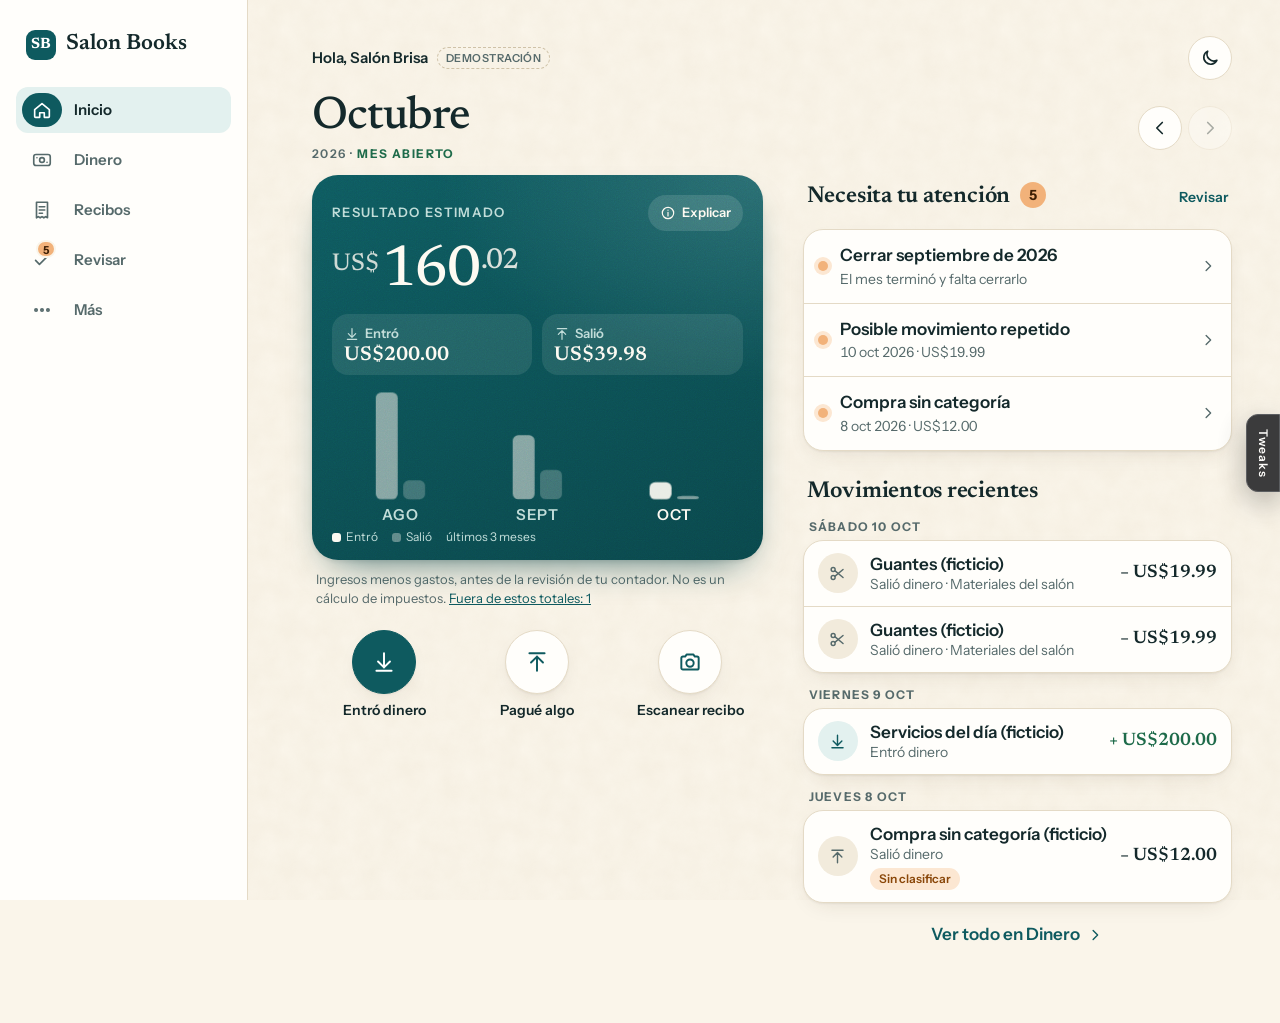
==== d1-libreta/index.html @ c7cf7115 "Salon Books app directions studio (fictional demo data) Co-Authored-By: Claude Opus 5.5 <noreply@ant" ====
<!doctype html>
<html lang="es" data-theme="light">
<head>
<meta charset="utf-8">
<meta name="viewport" content="width=device-width,initial-scale=1,viewport-fit=cover">
<meta name="robots" content="noindex, nofollow">
<meta name="theme-color" content="#faf5ea">
<title>Salon Books · Libreta</title>
<style>
@font-face{font-family:"Instrument Sans";src:url(fonts/instrument-sans-latin-wght-normal.woff2) format("woff2");font-weight:400 700;font-display:swap}
@font-face{font-family:"Newsreader";src:url(fonts/newsreader-latin-wght-normal.woff2) format("woff2");font-weight:200 800;font-display:swap}
:root{
  --bg:#faf5ea;--surface:#fffefb;--sunk:#f2ebdc;--text:#14292b;--muted:#566a6b;--line:#e4dac6;--line-strong:#cfc2a8;
  --action:#0e5a5f;--action-strong:#0a474b;--action-text:#fff;--tint:#e3f1ef;
  --accent:#f2b27a;--accent-tint:#fce7d2;--accent-ink:#8a4709;--ok:#1e6b4a;--ok-tint:#e1f1e8;--danger:#a12a2a;
  --card-bg:#0e5a5f;--card-bg2:#0a474b;--card-text:#fdfaf2;--card-muted:#bfdcd8;
  --chrome:#faf5ea;--shadow:0 1px 2px rgba(60,44,20,.06),0 8px 24px -12px rgba(60,44,20,.18);
  --font-sans:"Instrument Sans","Segoe UI",system-ui,sans-serif;--font-serif:"Newsreader",Charter,Georgia,serif;
  --num-size:58px;--grain:.10;--r-card:20px;--ease:cubic-bezier(.2,.8,.2,1);--spring:cubic-bezier(.34,1.4,.64,1);--sheet-ease:cubic-bezier(.32,.72,0,1);
}
:root[data-theme=dark]{
  --bg:#0f1817;--surface:#16211f;--sunk:#1c2826;--text:#ece5d6;--muted:#9fb0ac;--line:#26332f;--line-strong:#34433f;
  --action:#5fb7b0;--action-strong:#7cc9c2;--action-text:#06201e;--tint:#173533;
  --accent:#f2b27a;--accent-tint:#3a2716;--accent-ink:#f6c79c;--ok:#6cc59a;--ok-tint:#14302a;
  --card-bg:#11605f;--card-bg2:#0b4847;--card-text:#f4efe3;--card-muted:#a9d3cd;--chrome:#0f1817;
  --shadow:0 1px 2px rgba(0,0,0,.3),0 10px 30px -14px rgba(0,0,0,.6);
}
:root[data-card=ink]{--card-bg:#1d2a2c;--card-bg2:#121c1d;--card-muted:#b8c4c2}
:root[data-card=plum]{--card-bg:#5b2b4a;--card-bg2:#431f37;--card-muted:#e3c5d6}
:root[data-card=paper]{--card-bg:var(--surface);--card-bg2:var(--sunk);--card-text:var(--text);--card-muted:var(--muted)}
*{box-sizing:border-box}
html{background:var(--bg);color:var(--text);font-family:var(--font-sans);-webkit-text-size-adjust:100%;-webkit-tap-highlight-color:transparent}
body{margin:0;min-height:100dvh;font-size:17px;line-height:1.5;background:var(--bg)}
body::before{content:"";position:fixed;inset:0;pointer-events:none;opacity:var(--grain);z-index:0;mix-blend-mode:multiply;background-image:url("data:image/svg+xml,%3Csvg xmlns='http://www.w3.org/2000/svg' width='240' height='240'%3E%3Cfilter id='p'%3E%3CfeTurbulence type='fractalNoise' baseFrequency='.05' numOctaves='5'/%3E%3CfeColorMatrix values='0 0 0 0 .55 0 0 0 0 .45 0 0 0 0 .3 0 0 0 .8 0'/%3E%3C/filter%3E%3Crect width='100%25' height='100%25' filter='url(%23p)'/%3E%3C/svg%3E")}
:root[data-theme=dark] body::before{mix-blend-mode:soft-light}
h1,h2,h3{margin:0;line-height:1.15;font-weight:600}
h1,h2{font-family:var(--font-serif)}
p{margin:0}
a{color:var(--action)}
button{font:inherit;color:inherit}
.ic{width:22px;height:22px;flex:none}
:focus-visible{outline:3px solid var(--action);outline-offset:2px;border-radius:10px}
.sr{position:absolute;width:1px;height:1px;overflow:hidden;clip:rect(0 0 0 0)}

/* shell */
.app{position:relative;z-index:1;min-height:100dvh}
.screen{max-width:560px;margin:0 auto;padding:max(14px,env(safe-area-inset-top)) 18px calc(108px + env(safe-area-inset-bottom))}
.nav{position:fixed;left:0;right:0;bottom:0;z-index:20;display:flex;justify-content:space-around;padding:8px 6px calc(8px + env(safe-area-inset-bottom));background:color-mix(in srgb,var(--bg) 86%,transparent);backdrop-filter:blur(16px) saturate(1.3);-webkit-backdrop-filter:blur(16px) saturate(1.3);border-top:1px solid var(--line);view-transition-name:tabbar}
.brand{display:none}
.tab{flex:1;max-width:84px;display:flex;flex-direction:column;align-items:center;gap:3px;text-decoration:none;color:var(--muted);font-size:12px;font-weight:600;min-height:52px;padding-top:4px;transition:color .2s}
.tab-ic{position:relative;display:grid;place-items:center;width:58px;height:30px;border-radius:99px;transition:background .3s var(--ease),transform .3s var(--spring)}
.tab.on{color:var(--text)}
.tab.on .tab-ic{background:var(--action);color:var(--action-text)}
.tab:active .tab-ic{transform:scale(.9)}
.badge{position:absolute;top:-3px;right:6px;min-width:18px;height:18px;padding:0 5px;border-radius:9px;background:var(--accent);color:#3d1f04;font-size:11px;font-weight:700;display:grid;place-items:center;border:2px solid var(--bg)}
@media (min-width:960px){
  .screen{max-width:1080px;margin-left:264px;padding:36px 48px 64px}
  .nav{top:0;right:auto;width:248px;flex-direction:column;justify-content:flex-start;gap:4px;padding:28px 16px;border-top:0;border-right:1px solid var(--line);background:var(--surface)}
  .brand{display:flex;align-items:center;gap:10px;font-family:var(--font-serif);font-size:22px;font-weight:600;padding:0 10px 22px}
  .tab{flex:none;max-width:none;flex-direction:row;gap:12px;font-size:15px;min-height:46px;padding:0 6px;border-radius:12px}
  .tab-ic{width:40px;height:34px}
  .tab.on{background:var(--tint)}
}
.mark{display:inline-grid;place-items:center;width:30px;height:30px;border-radius:9px;background:var(--action);color:var(--action-text);font:700 15px var(--font-serif)}

/* top */
.top{display:flex;align-items:center;gap:10px;min-height:44px}
.hello{display:flex;align-items:center;gap:9px;font-weight:600;font-size:15px;margin-right:auto}
.demo-chip{font-size:11px;font-weight:600;letter-spacing:.04em;text-transform:uppercase;color:var(--muted);border:1px dashed var(--line-strong);padding:2px 8px;border-radius:99px}
.icon-btn{display:grid;place-items:center;width:44px;height:44px;border-radius:50%;border:1px solid var(--line);background:var(--surface);cursor:pointer;transition:transform .2s var(--spring)}
.icon-btn:active{transform:scale(.9)}
@media (min-width:960px){.hello .mark{display:none}}

/* month heading (the page title of the ledger) */
.month-head{display:flex;align-items:center;gap:6px;margin:14px 0 14px}
.month-title{flex:1;text-align:center}
.mt-name{display:block;font-size:46px;font-weight:500;letter-spacing:-.02em;line-height:1;text-transform:capitalize}
.mt-year{display:block;margin-top:6px;font:600 12px var(--font-sans);letter-spacing:.12em;text-transform:uppercase;color:var(--muted)}
.mt-year b{color:var(--ok)}
.step{display:grid;place-items:center;width:44px;height:44px;border-radius:50%;border:1px solid var(--line);background:var(--surface);cursor:pointer;color:var(--text);transition:transform .2s var(--spring),opacity .2s}
.step:active{transform:scale(.88)}
.step[aria-disabled=true]{opacity:.35}

/* statement: the one bold block */
.statement{position:relative;overflow:hidden;border-radius:26px;padding:20px 20px 14px;color:var(--card-text);background:radial-gradient(120% 90% at 100% 0%,color-mix(in srgb,var(--card-bg) 70%,#fff 12%),transparent 60%),linear-gradient(160deg,var(--card-bg),var(--card-bg2));box-shadow:0 18px 40px -22px color-mix(in srgb,var(--card-bg2) 90%,transparent),0 2px 4px rgba(0,0,0,.08);touch-action:pan-y}
:root[data-card=paper] .statement{border:1px solid var(--line)}
.statement::after{content:"";position:absolute;inset:0;pointer-events:none;opacity:.18;mix-blend-mode:overlay;background-image:url("data:image/svg+xml,%3Csvg xmlns='http://www.w3.org/2000/svg' width='160' height='160'%3E%3Cfilter id='n'%3E%3CfeTurbulence type='fractalNoise' baseFrequency='.9' numOctaves='3'/%3E%3C/filter%3E%3Crect width='100%25' height='100%25' filter='url(%23n)'/%3E%3C/svg%3E")}
.st-top{display:flex;align-items:center;justify-content:space-between;gap:10px}
.st-label{font-size:13px;font-weight:600;letter-spacing:.1em;text-transform:uppercase;color:var(--card-muted)}
.st-explain{display:inline-flex;align-items:center;gap:6px;border:0;background:color-mix(in srgb,var(--card-text) 12%,transparent);color:var(--card-text);border-radius:99px;padding:0 12px;min-height:36px;font-size:13px;font-weight:600;cursor:pointer}
.st-explain .ic{width:16px;height:16px}
.st-num{font-family:var(--font-serif);font-size:var(--num-size);font-weight:500;letter-spacing:-.025em;line-height:1.05;margin:10px 0 2px;font-variant-numeric:tabular-nums lining-nums}
.cu-cur{font-size:.42em;font-weight:500;letter-spacing:0;margin-right:.12em;vertical-align:.62em;opacity:.8}
.cu-dec{font-size:.5em;vertical-align:.58em;margin-left:.04em;opacity:.85}
:root[data-cents=same] .cu-dec{font-size:1em;vertical-align:0;opacity:1}
:root[data-cents=hide] .cu-dec{display:none}
.st-split{display:grid;grid-template-columns:1fr 1fr;gap:10px;margin-top:12px}
.st-split button{display:flex;flex-direction:column;align-items:flex-start;gap:2px;text-align:left;border:0;border-radius:16px;padding:10px 12px;min-height:60px;background:color-mix(in srgb,var(--card-text) 9%,transparent);color:var(--card-text);cursor:pointer;transition:transform .2s var(--spring),background .2s}
.st-split button:active{transform:scale(.97)}
.st-split span{display:flex;align-items:center;gap:5px;font-size:13px;color:var(--card-muted);font-weight:600}
.st-split span .ic{width:16px;height:16px}
.st-split b{font:600 20px var(--font-serif);font-variant-numeric:tabular-nums}
.st-chart{margin-top:12px}
.chart{display:block;width:100%;height:auto;overflow:visible}
.bar-in{fill:var(--card-text);opacity:.92}
.bar-out{fill:var(--card-text);opacity:.32}
.bar-g:not(.on) .bar-in{opacity:.5}
.bar-g:not(.on) .bar-out{opacity:.22}
.bar-out{opacity:.45}
.bar-l{font:600 11px var(--font-sans);fill:var(--card-muted);letter-spacing:.06em;text-transform:uppercase}
.bar-g.on .bar-l{fill:var(--card-text)}
.bars .bar{transform-box:fill-box;transform-origin:bottom;animation:grow .8s var(--ease) both;animation-delay:calc(var(--i)*90ms + .15s)}
@keyframes grow{from{transform:scaleY(0)}}
.chart.line .ln{fill:none;stroke:var(--card-text);stroke-width:2.5;vector-effect:non-scaling-stroke;stroke-dasharray:1;stroke-dashoffset:1;animation:draw 1.1s var(--ease) .2s forwards}
.chart.line .ln-area{fill:var(--card-text);opacity:.1}
.ln-dot{fill:var(--card-bg);stroke:var(--card-text);stroke-width:2}
.ln-dot.on{fill:var(--card-text)}
@keyframes draw{to{stroke-dashoffset:0}}
:root[data-chart=none] .st-chart{display:none}
.st-legend{display:flex;gap:14px;font-size:12px;color:var(--card-muted);margin-top:4px}
.st-legend i{display:inline-block;width:9px;height:9px;border-radius:3px;background:var(--card-text);margin-right:5px;vertical-align:-1px}
.st-legend i.o{opacity:.35}
:root[data-chart=line] .st-legend{display:none}
.st-note{font-size:13px;color:var(--muted);margin:10px 4px 0;line-height:1.45}

/* round icon actions */
.actions{display:grid;grid-template-columns:repeat(3,1fr);gap:8px;margin:22px 0 6px}
.act{display:flex;flex-direction:column;align-items:center;gap:8px;text-decoration:none;color:var(--text);font-size:14px;font-weight:600;text-align:center;line-height:1.2;-webkit-user-select:none;user-select:none}
.act-c{display:grid;place-items:center;width:64px;height:64px;border-radius:50%;background:var(--surface);border:1px solid var(--line);box-shadow:var(--shadow);color:var(--action);transition:transform .25s var(--spring),box-shadow .25s}
.act-c .ic{width:26px;height:26px}
.act:active .act-c{transform:scale(.9);box-shadow:none}
.act.primary .act-c{background:var(--action);border-color:var(--action);color:var(--action-text)}
:root[data-act=squircle] .act-c{border-radius:22px}
:root[data-act=pills] .actions{grid-template-columns:1fr;gap:8px}
:root[data-act=pills] .act{flex-direction:row;gap:14px;background:var(--surface);border:1px solid var(--line);border-radius:18px;padding:8px 14px 8px 8px;box-shadow:var(--shadow);font-size:16px}
:root[data-act=pills] .act-c{width:46px;height:46px;box-shadow:none}

/* sections */
.sec{margin-top:28px}
.sec-h{display:flex;align-items:baseline;gap:10px;margin:0 4px 10px}
.sec-h h2{font-size:23px;font-weight:600;letter-spacing:-.01em}
.sec-h .more-link{margin-left:auto;font-size:14px;font-weight:600;text-decoration:none;min-height:44px;display:inline-flex;align-items:center}
.count{display:inline-grid;place-items:center;min-width:26px;height:26px;padding:0 8px;border-radius:99px;background:var(--accent);color:#3d1f04;font:700 14px var(--font-sans);transform:translateY(-2px)}
.need-list,.rows{list-style:none;margin:0;padding:0}
.need-list{background:var(--surface);border-radius:var(--r-card);box-shadow:var(--shadow);border:1px solid var(--line);overflow:hidden}
.need{display:flex;align-items:center;gap:12px;width:100%;border:0;background:none;text-align:left;padding:13px 14px;min-height:64px;cursor:pointer;transition:background .2s}
.need-list li+li .need{border-top:1px solid var(--line)}
.need:active{background:var(--sunk)}
.need-dot{width:10px;height:10px;border-radius:50%;background:var(--accent);box-shadow:0 0 0 4px var(--accent-tint);flex:none}
.need-main{flex:1;display:flex;flex-direction:column;min-width:0}
.need-title{font-weight:600}
.need-sub{font-size:14px;color:var(--muted);font-variant-numeric:tabular-nums}
.need-chev{color:var(--muted);width:18px;height:18px}
:root[data-tw-need=block] .need-list{background:var(--accent-tint);border-color:color-mix(in srgb,var(--accent) 50%,var(--line))}
:root[data-tw-need=block] .need-list li+li .need{border-top-color:color-mix(in srgb,var(--accent) 35%,transparent)}
:root[data-tw-need=quiet] .need-list{background:none;box-shadow:none;border:0;border-top:1px solid var(--line);border-radius:0}
.all-clear{display:flex;gap:12px;align-items:center;padding:16px;border-radius:var(--r-card);background:var(--ok-tint);color:var(--ok)}
.all-clear p{color:var(--text)}

/* ledger rows */
.day{margin-top:14px}
.day-h{display:flex;justify-content:space-between;margin:0 6px 6px;font:700 12px var(--font-sans);letter-spacing:.1em;text-transform:uppercase;color:var(--muted)}
.day-h span:first-child::first-letter{text-transform:uppercase}
.day-sum{font-variant-numeric:tabular-nums;letter-spacing:.02em}
:root[data-days=off] .day-h{display:none}
.rows{background:var(--surface);border:1px solid var(--line);border-radius:var(--r-card);box-shadow:var(--shadow);overflow:hidden}
.row{display:flex;align-items:center;gap:12px;width:100%;border:0;background:none;text-align:left;padding:12px 14px;min-height:64px;cursor:pointer;transition:background .2s}
.rows li+li .row{border-top:1px solid var(--line)}
.row:active{background:var(--sunk)}
.row.just{animation:just 1.6s var(--ease)}
@keyframes just{0%{background:var(--tint)}100%{background:transparent}}
.row-ic{position:relative;display:grid;place-items:center;width:40px;height:40px;border-radius:50%;background:var(--sunk);color:var(--muted);flex:none}
.row-ic .ic{width:19px;height:19px}
.row-ic.in{background:var(--tint);color:var(--action)}
.who-dot{position:absolute;right:-1px;bottom:-1px;width:13px;height:13px;border-radius:50%;background:var(--who);border:2px solid var(--surface)}
.row-main{flex:1;min-width:0;display:flex;flex-direction:column;align-items:flex-start}
.row-title{font-weight:600;line-height:1.3}
.row-sub{font-size:14px;color:var(--muted);line-height:1.35}
.row-amt{font:600 18px var(--font-serif);font-variant-numeric:tabular-nums;white-space:nowrap}
.row-amt.in{color:var(--ok)}
.is-void .row-title,.is-void .row-amt{text-decoration:line-through;opacity:.55}
.tag{display:inline-block;margin-top:4px;font-size:12px;font-weight:600;padding:2px 9px;border-radius:99px}
.tag-need{background:var(--accent-tint);color:var(--accent-ink)}
.tag-wait,.tag-void{background:var(--sunk);color:var(--muted)}
.tag-ok{background:var(--ok-tint);color:var(--ok)}
.see-all{display:flex;align-items:center;justify-content:center;gap:6px;min-height:48px;margin-top:8px;font-weight:600;text-decoration:none}
.see-all .ic{width:18px;height:18px}

/* desktop Inicio: two columns */
@media (min-width:960px){
  .home{display:grid;grid-template-columns:minmax(0,1.05fr) minmax(0,1fr);gap:0 40px;align-items:start}
  .home .top,.home .month-head{grid-column:1/-1}
  .home .month-head{justify-content:flex-start}
  .home .month-title{flex:none;text-align:left;order:-1;margin-right:auto}
  .home .col-r .sec:first-child{margin-top:0}
}

/* pages */
.page-h{display:flex;align-items:center;justify-content:space-between;gap:12px;margin:10px 0 6px}
.page-h h1{font-size:38px;font-weight:500;letter-spacing:-.02em}
.lede{color:var(--muted);margin-bottom:16px;max-width:52ch}
.btn{display:inline-flex;align-items:center;justify-content:center;gap:8px;min-height:48px;padding:0 20px;border-radius:99px;border:1px solid transparent;font-weight:650;font-size:16px;text-decoration:none;cursor:pointer;transition:transform .2s var(--spring),background .2s,box-shadow .2s}
.btn:active{transform:scale(.96)}
.btn .ic{width:19px;height:19px}
.btn-main{background:var(--action);color:var(--action-text);box-shadow:0 8px 18px -10px var(--action)}
.btn-quiet{background:var(--surface);border-color:var(--line-strong);color:var(--text)}
.btn-sm{min-height:44px;padding:0 16px;font-size:15px}
.search{display:flex;align-items:center;gap:10px;background:var(--surface);border:1px solid var(--line-strong);border-radius:16px;padding:0 14px;min-height:50px;transition:box-shadow .2s,border-color .2s}
.search:focus-within{border-color:var(--action);box-shadow:0 0 0 4px var(--tint)}
.search .ic{color:var(--muted)}
.search input{flex:1;border:0;background:none;font:inherit;color:var(--text);min-height:48px;outline:none}
.chips{display:flex;gap:8px}
.chips.scroll{overflow-x:auto;scrollbar-width:none;margin:12px -18px 4px;padding:2px 18px 6px;scroll-snap-type:x proximity}
.chips.scroll::-webkit-scrollbar{display:none}
.chips.wrap{flex-wrap:wrap}
.chip{position:relative;flex:none;display:inline-flex;align-items:center;gap:7px;min-height:44px;padding:0 15px;border-radius:99px;border:1px solid var(--line-strong);background:var(--surface);font-size:15px;font-weight:600;cursor:pointer;scroll-snap-align:start;transition:background .2s,color .2s,transform .2s var(--spring),border-color .2s}
.chip:active{transform:scale(.95)}
.chip .ic{width:18px;height:18px;color:var(--action)}
.chip.sel,.chip:has(input:checked){background:var(--text);color:var(--bg);border-color:var(--text)}
.chip.sel .ic,.chip:has(input:checked) .ic{color:inherit}
.chip input{position:absolute;opacity:0;pointer-events:none}
.chip:has(input:focus-visible){outline:3px solid var(--action);outline-offset:2px}
.chip.suggested{box-shadow:0 0 0 3px var(--accent-tint)}
.chip.who i{width:12px;height:12px;border-radius:50%;background:var(--who)}
.stepper{display:flex;align-items:center;justify-content:space-between;gap:8px;margin:10px 0 0}
.step-label{font:600 20px var(--font-serif);text-align:center;display:flex;flex-direction:column;line-height:1.2}
.step-label small{font:600 11px var(--font-sans);letter-spacing:.1em;text-transform:uppercase;color:var(--muted)}
.month-sum{display:grid;grid-template-columns:repeat(3,1fr);gap:8px;margin:12px 0 4px}
.month-sum button{border:1px solid var(--line);background:var(--surface);border-radius:16px;padding:10px;text-align:left;cursor:pointer;min-height:64px;display:flex;flex-direction:column;transition:transform .2s var(--spring)}
.month-sum button:active{transform:scale(.96)}
.month-sum span{font-size:12px;font-weight:600;color:var(--muted);text-transform:uppercase;letter-spacing:.08em}
.month-sum b{font:600 17px var(--font-serif);font-variant-numeric:tabular-nums}
.empty{text-align:center;padding:40px 10px;color:var(--muted);display:grid;justify-items:center;gap:10px}
.progress{height:10px;border-radius:99px;background:var(--sunk);overflow:hidden}
.progress span{display:block;height:100%;width:calc(var(--p)*100%);background:var(--action);border-radius:99px;transition:width .6s var(--ease)}
.progress-l{font-size:14px;color:var(--muted);margin:6px 2px 14px}
.receipt-grid{list-style:none;padding:0;margin:0;display:grid;grid-template-columns:repeat(auto-fill,minmax(150px,1fr));gap:12px}
.rcard{width:100%;border:1px solid var(--line);background:var(--surface);border-radius:18px;padding:10px;text-align:left;cursor:pointer;box-shadow:var(--shadow);display:flex;flex-direction:column;gap:8px;transition:transform .2s var(--spring)}
.rcard:active{transform:scale(.97)}
.rthumb{display:block;height:150px;overflow:hidden;border-radius:12px;background:var(--sunk);padding:10px 18px 0}
.receipt.thumb{width:100%;height:auto;filter:drop-shadow(0 4px 6px rgba(0,0,0,.12));transform:rotate(-2deg)}
.rmeta{display:flex;flex-direction:column;font-size:14px;align-items:flex-start}
.rmeta span{color:var(--muted)}
.set{margin-top:22px}
.set-h{font:700 12px var(--font-sans);letter-spacing:.1em;text-transform:uppercase;color:var(--muted);margin:0 4px 8px}
.seg{display:flex;gap:4px;padding:4px;border-radius:16px;background:var(--sunk);border:1px solid var(--line)}
.seg-b{position:relative;flex:1;display:flex;align-items:center;justify-content:center;gap:6px;min-height:46px;border-radius:12px;border:0;background:none;font-size:15px;font-weight:600;color:var(--muted);cursor:pointer;text-align:center;line-height:1.2;padding:4px 6px;transition:background .25s var(--ease),color .25s}
.seg-b .ic{width:17px;height:17px}
.seg-b.sel,.seg-b:has(input:checked){background:var(--surface);color:var(--text);box-shadow:0 1px 3px rgba(0,0,0,.12)}
.seg-b input{position:absolute;opacity:0;pointer-events:none}
.seg-b:has(input:focus-visible){outline:3px solid var(--action)}
.switch-row,.set-row{display:flex;align-items:center;justify-content:space-between;gap:12px;background:var(--surface);border:1px solid var(--line);border-radius:18px;padding:12px 14px;min-height:64px}
.switch-row>span,.set-row>span{display:flex;align-items:center;gap:12px;flex:1}
.switch-row small,.set-row small{display:block;color:var(--muted);font-size:14px}
.switch-row input{appearance:none;-webkit-appearance:none;width:52px;height:32px;border-radius:99px;background:var(--line-strong);position:relative;cursor:pointer;transition:background .25s;flex:none;margin:0}
.switch-row input::after{content:"";position:absolute;top:3px;left:3px;width:26px;height:26px;border-radius:50%;background:#fff;box-shadow:0 1px 3px rgba(0,0,0,.25);transition:transform .3s var(--spring)}
.switch-row input:checked{background:var(--action)}
.switch-row input:checked::after{transform:translateX(20px)}
.set-list{list-style:none;padding:0;margin:0;display:grid;gap:8px}
.who-row i{display:inline-block;width:10px;height:10px;border-radius:50%;background:var(--who);margin:0 4px 0 6px}
.who-row i:first-child{margin-left:0}
.demo-note{margin-top:24px;font-size:13px;color:var(--muted);border:1px dashed var(--line-strong);border-radius:14px;padding:10px 12px}

/* forms */
.back{display:inline-flex;align-items:center;gap:4px;min-height:44px;font-weight:600;text-decoration:none;margin-left:-6px}
.form{display:flex;flex-direction:column;gap:18px;margin-top:8px}
.field{display:flex;flex-direction:column;gap:7px;border:0;margin:0;padding:0;min-width:0}
.field>label,.field legend{font-weight:650;font-size:15px;padding:0}
.field input:not([type=radio]):not([type=checkbox]),.cat-more{font:inherit;color:var(--text);background:var(--surface);border:1px solid var(--control,#7d8a85);border-radius:14px;min-height:50px;padding:0 14px;transition:border-color .2s,box-shadow .2s;width:100%}
.field input:focus,.cat-more:focus{outline:none;border-color:var(--action);box-shadow:0 0 0 4px var(--tint)}
.amt{display:flex;align-items:baseline;gap:6px;border-bottom:2px solid var(--line-strong);padding:4px 2px 6px;transition:border-color .2s}
.amt:focus-within{border-color:var(--action)}
.amt-cur{font:500 26px var(--font-serif);color:var(--muted)}
.amt input{border:0!important;background:none!important;box-shadow:none!important;padding:0!important;font:500 52px var(--font-serif)!important;letter-spacing:-.02em;min-height:64px!important;font-variant-numeric:tabular-nums}
.amt-wrap.bad .amt{border-color:var(--danger);animation:shake .35s}
@keyframes shake{25%{transform:translateX(-6px)}75%{transform:translateX(6px)}}
.form-err{color:var(--danger);font-size:14px;font-weight:600}
.from-receipt input,.amt-wrap.from-receipt .amt{background:linear-gradient(var(--accent-tint),var(--accent-tint)) bottom/100% 0 no-repeat;animation:fill-in .9s var(--ease) both}
.from-receipt>label::after,.amt-wrap.from-receipt>label::after{content:"Leído del recibo";margin-left:8px;font-size:12px;font-weight:700;color:var(--accent-ink);background:var(--accent-tint);padding:2px 8px;border-radius:99px}
@keyframes fill-in{from{background-size:100% 100%}to{background-size:100% 0}}
.hint{font-size:14px;color:var(--muted)}
.cat-more{margin-top:4px}
.more summary{display:flex;align-items:center;gap:8px;min-height:48px;font-weight:650;color:var(--action);cursor:pointer;list-style:none}
.more summary::-webkit-details-marker{display:none}
.more[open] summary .ic{transform:rotate(45deg)}
.more summary .ic{transition:transform .3s var(--spring)}
.more-in{display:flex;flex-direction:column;gap:14px;padding:4px 0 6px}
.submit-bar{position:sticky;bottom:calc(84px + env(safe-area-inset-bottom));padding:10px 0;background:linear-gradient(transparent,var(--bg) 30%)}
.btn-save{width:100%;min-height:56px;font-size:17px;position:relative;overflow:hidden}
.btn-save .s-busy,.btn-save .s-ok{display:none}
.btn-save.saving .s-idle{display:none}
.btn-save.saving .s-busy{display:block;width:22px;height:22px;border-radius:50%;border:3px solid color-mix(in srgb,var(--action-text) 35%,transparent);border-top-color:var(--action-text);animation:spin .7s linear infinite}
.btn-save.saved{background:var(--ok);box-shadow:0 8px 18px -10px var(--ok)}
.btn-save.saved .s-idle{display:none}
.btn-save.saved .s-ok{display:inline-flex;align-items:center;gap:8px;animation:pop .4s var(--spring)}
@keyframes spin{to{transform:rotate(360deg)}}
@keyframes pop{from{transform:scale(.6);opacity:0}}
.receipt-pane{margin:6px 0 4px}
.receipt-frame{position:relative;display:block;width:100%;border:0;padding:18px 0 22px;border-radius:22px;background:radial-gradient(80% 70% at 50% 40%,#5b5348,#2f2a24);cursor:zoom-in;overflow:hidden;box-shadow:var(--shadow)}
.receipt-frame .receipt{display:block;width:62%;max-width:240px;height:auto;margin:0 auto;transform:rotate(-2.5deg);filter:drop-shadow(0 14px 18px rgba(0,0,0,.45))}
.scanline{position:absolute;left:0;right:0;top:0;height:70px;background:linear-gradient(transparent,color-mix(in srgb,var(--accent) 45%,transparent),transparent);opacity:0;pointer-events:none}
.reading .scanline{opacity:1;animation:scan 1.4s var(--ease) infinite}
@keyframes scan{from{transform:translateY(-70px)}to{transform:translateY(420px)}}
.read-status{display:flex;align-items:center;gap:8px;margin-top:10px;font-weight:600;font-size:15px;min-height:28px}
.read-status .ic{width:18px;height:18px}
.rs-read{display:none;color:var(--ok)}
.rs-reading{display:none;color:var(--accent-ink)}
.reading .rs-reading,.read .rs-read{display:inline-flex;align-items:center;gap:8px}
.reading .rs-reading .ic{animation:spin 1.6s linear infinite}
.reading .form{opacity:.5;pointer-events:none;filter:saturate(.5)}
@media (min-width:960px){
  .form-page.has-receipt{display:grid;grid-template-columns:minmax(0,.9fr) minmax(0,1fr);gap:0 40px;align-items:start}
  .form-page.has-receipt .back,.form-page.has-receipt .page-h{grid-column:1/-1}
  .form-page.has-receipt .receipt-pane{position:sticky;top:30px}
  .form-page:not(.has-receipt) .form{max-width:560px}
  .submit-bar{bottom:0}
}

/* sheets, toast */
.sheet-wrap{position:fixed;inset:0;z-index:50}
.scrim{position:absolute;inset:0;background:rgba(14,22,22,.42);opacity:0;transition:opacity .3s}
.sheet{position:absolute;left:0;right:0;bottom:0;max-height:90dvh;overflow:auto;overscroll-behavior:contain;background:var(--bg);border-radius:28px 28px 0 0;padding:8px 18px calc(18px + env(safe-area-inset-bottom));transform:translateY(105%);transition:transform .42s var(--sheet-ease);box-shadow:0 -10px 40px rgba(0,0,0,.2)}
.sheet-wrap.open .scrim{opacity:1}
.sheet-wrap.open .sheet{transform:none}
.grab{width:42px;height:5px;border-radius:9px;background:var(--line-strong);margin:4px auto 10px;cursor:grab;touch-action:none}
@media (min-width:960px){.sheet{left:50%;right:auto;bottom:auto;top:50%;width:520px;border-radius:28px;transform:translate(-50%,-46%) scale(.96);opacity:0;transition:transform .35s var(--sheet-ease),opacity .25s}.sheet-wrap.open .sheet{transform:translate(-50%,-50%);opacity:1}.grab{display:none}}
.sh-body{display:flex;flex-direction:column;gap:12px}
.sh-kicker{font:700 12px var(--font-sans);letter-spacing:.1em;text-transform:uppercase;color:var(--muted);display:flex;align-items:center;gap:6px}
.sh-kicker.need{color:var(--accent-ink)}
.sh-kicker .ic{width:16px;height:16px}
.sh-title{font-size:26px;font-weight:600}
.sh-amount{font:500 40px var(--font-serif);font-variant-numeric:tabular-nums;letter-spacing:-.02em}
.sh-amount.in{color:var(--ok)}
.sh-meta{color:var(--muted)}
.sh-dl{margin:0;display:grid;gap:0;background:var(--surface);border:1px solid var(--line);border-radius:18px;overflow:hidden}
.sh-dl div{display:flex;justify-content:space-between;gap:12px;padding:11px 14px}
.sh-dl div+div{border-top:1px solid var(--line)}
.sh-dl dt{color:var(--muted)}
.sh-dl dd{margin:0;font-weight:600;text-align:right}
.sh-why{display:flex;gap:10px;align-items:flex-start;font-size:15px;color:var(--muted);background:var(--sunk);border-radius:14px;padding:11px 12px}
.sh-why .ic{width:18px;height:18px;margin-top:2px}
.sh-label{font-weight:650}
.sh-actions{display:flex;gap:8px;flex-wrap:wrap}
.sh-actions .btn{flex:1}
.sh-actions.col{flex-direction:column}
.sh-done{margin-top:4px}
.sh-receipt{background:var(--sunk);border-radius:16px;padding:14px;display:grid;place-items:center}
.receipt.mini{width:150px;height:auto;transform:rotate(-2deg);filter:drop-shadow(0 6px 8px rgba(0,0,0,.18))}
.receipt.zoomed{width:100%;max-width:360px;height:auto;margin:0 auto;display:block}
.dup-pair{display:grid;grid-template-columns:1fr 1fr;gap:8px}
.dup-pair div{background:var(--surface);border:1px solid var(--line);border-radius:16px;padding:12px;display:flex;flex-direction:column;gap:4px;font-size:14px}
.dup-pair span{color:var(--muted)}
.anotar-grid{display:grid;gap:10px}
.anotar{display:grid;grid-template-columns:52px 1fr;grid-template-rows:auto auto;column-gap:14px;align-items:center;text-decoration:none;color:var(--text);background:var(--surface);border:1px solid var(--line);border-radius:20px;padding:12px 14px;min-height:76px;transition:transform .2s var(--spring)}
.anotar:active{transform:scale(.97)}
.anotar .ic{grid-row:1/3;width:52px;height:52px;padding:13px;border-radius:50%;background:var(--tint);color:var(--action)}
.anotar span{color:var(--muted);font-size:14px}
.toast{position:fixed;left:50%;bottom:calc(96px + env(safe-area-inset-bottom));z-index:60;display:flex;align-items:center;gap:10px;max-width:min(92vw,440px);padding:12px 16px 12px 12px;border-radius:18px;background:var(--text);color:var(--bg);font-weight:600;font-size:15px;box-shadow:0 14px 30px -12px rgba(0,0,0,.45);transform:translate(-50%,24px) scale(.96);opacity:0;pointer-events:none;transition:transform .45s var(--spring),opacity .25s}
.toast.show{transform:translate(-50%,0);opacity:1}
.toast-ic{display:grid;place-items:center;width:28px;height:28px;border-radius:50%;background:var(--ok);color:#fff;flex:none}
.toast.warn .toast-ic{background:var(--accent);color:#3d1f04}
.toast-ic .ic{width:17px;height:17px}
@media (min-width:960px){.toast{bottom:28px;left:calc(50% + 124px)}}

/* skeleton + entry motion */
.sk{border-radius:16px;background:linear-gradient(90deg,var(--sunk) 25%,color-mix(in srgb,var(--sunk) 50%,var(--surface)) 50%,var(--sunk) 75%);background-size:300% 100%;animation:sh 1.2s linear infinite}
@keyframes sh{from{background-position:100% 0}to{background-position:-200% 0}}
[data-anim] .top,[data-anim] .month-head,[data-anim] .statement,[data-anim] .st-note,[data-anim] .actions,[data-anim] .sec,[data-anim] .page-h,[data-anim] .lede,[data-anim] .search,[data-anim] .chips,[data-anim] .stepper,[data-anim] .month-sum,[data-anim] .day,[data-anim] .set,[data-anim] .field,[data-anim] .receipt-pane{animation:rise .6s var(--ease) both}
[data-anim] :is(.statement,.lede,.search){animation-delay:.05s}[data-anim] :is(.st-note,.chips){animation-delay:.09s}[data-anim] :is(.actions,.stepper){animation-delay:.12s}[data-anim] .month-sum{animation-delay:.15s}
[data-anim] .sec:nth-of-type(1){animation-delay:.16s}[data-anim] .sec:nth-of-type(2){animation-delay:.2s}[data-anim] .day{animation-delay:calc(.18s + var(--gi,0)*.04s)}
@keyframes rise{from{opacity:0;transform:translateY(14px)}}
::view-transition-old(root){animation:vt-out .2s ease both}
::view-transition-new(root){animation:vt-in .34s var(--ease) both}
[data-nav=fwd]::view-transition-new(root){animation-name:vt-in-r}
[data-nav=back]::view-transition-new(root){animation-name:vt-in-l}
@keyframes vt-out{to{opacity:0}}
@keyframes vt-in{from{opacity:0}}
@keyframes vt-in-r{from{opacity:0;transform:translateX(24px)}}
@keyframes vt-in-l{from{opacity:0;transform:translateX(-24px)}}
:root[data-motion=subtle] *{animation-duration:.01ms!important;transition-duration:.12s!important}
@media (prefers-reduced-motion:reduce){*,*::before,*::after{animation-duration:.01ms!important;animation-iteration-count:1!important;transition-duration:.01ms!important}}

/* tweaks button: a slim tab on the right edge so it never covers the tab bar or sheets */
#twt{top:46%!important;bottom:auto!important;right:0!important;min-height:0!important;padding:14px 7px!important;border-radius:12px 0 0 12px!important;writing-mode:vertical-rl;font-size:12px!important;letter-spacing:.06em;opacity:.82}
</style>
</head>
<body>
<div class="app">
  <nav class="nav" aria-label="Secciones"><div class="brand"><span class="mark">SB</span>Salon Books</div><div id="tabs" style="display:contents"></div></nav>
  <main id="screen" class="screen" tabindex="-1"></main>
</div>
<script src="shared.js"></script>
<script src="screens.js"></script>
<script>
(function () {
  var SB = window.SB, I = SB.icon, M = SB.money;
  SB.defaultTheme = 'light';
  document.getElementById('tabs').innerHTML = SB.ui.tabbar();
  SB.skeleton = function () { return '<div style="display:grid;gap:14px;padding-top:8px"><div class="sk" style="height:44px;width:60%"></div><div class="sk" style="height:56px;width:50%;margin:8px auto"></div><div class="sk" style="height:250px;border-radius:26px"></div><div class="sk" style="height:96px"></div><div class="sk" style="height:200px"></div></div>'; };
  SB.routes.inicio = function () {
    var m = SB.state.month, t = SB.totals(m), open = SB.attentionOpen(), recent = SB.list({}).items.slice(0, 4), name = SB.monthName(m);
    var chart = document.documentElement.dataset.chart === 'line' ? SB.lineChart({ w: 300, h: 92 }) : SB.barChart({ w: 300, h: 100 });
    var groups = []; recent.forEach(function (e) { var g = groups[groups.length - 1]; if (!g || g.date !== e.date) groups.push(g = { date: e.date, label: SB.dayLabel(e.date), items: [] }); g.items.push(e); });
    return '<div class="home">' +
      '<header class="top"><span class="hello"><span class="mark">SB</span>Hola, ' + SB.business + ' <span class="demo-chip">Demostración</span></span><button class="icon-btn" data-theme-toggle aria-label="Cambiar a modo ' + (document.documentElement.dataset.theme === 'dark' ? 'claro' : 'oscuro') + '">' + I(document.documentElement.dataset.theme === 'dark' ? 'sun' : 'moon') + '</button></header>' +
      '<section class="month-head" aria-label="Mes"><button class="step" data-step="-1" aria-label="Mes anterior"' + (SB.months.indexOf(m) <= 0 ? ' aria-disabled="true"' : '') + '>' + I('chevL') + '</button><h1 class="month-title"><span class="mt-name">' + name + '</span><span class="mt-year">' + m.slice(0, 4) + ' · ' + (m === '2026-10' ? '<b>mes abierto</b>' : 'cerrado') + '</span></h1><button class="step" data-step="1" aria-label="Mes siguiente"' + (SB.months.indexOf(m) >= SB.months.length - 1 ? ' aria-disabled="true"' : '') + '>' + I('chev') + '</button></section>' +
      '<div class="col-l"><section class="statement card" aria-label="Así van los libros de ' + SB.monthLabel(m) + '">' +
        '<div class="st-top"><span class="st-label">Resultado estimado</span><button class="st-explain" data-explain="res">' + I('info') + 'Explicar</button></div>' +
        '<p class="st-num" data-count="' + t.res + '" data-key="res-' + m + '" data-fmt="parts" data-from="0">' + M(t.res) + '</p>' +
        '<div class="st-split"><button data-explain="in"><span>' + I('in') + 'Entró</span><b data-count="' + t.in + '" data-key="in-' + m + '" data-from="0">' + M(t.in) + '</b></button><button data-explain="out"><span>' + I('out') + 'Salió</span><b data-count="' + t.out + '" data-key="out-' + m + '" data-from="0">' + M(t.out) + '</b></button></div>' +
        '<div class="st-chart">' + chart + '<div class="st-legend"><span><i></i>Entró</span><span><i class="o"></i>Salió</span><span>últimos 3 meses</span></div></div>' +
      '</section>' +
      '<p class="st-note">Ingresos menos gastos, antes de la revisión de tu contador. No es un cálculo de impuestos.' + (t.outside.length ? ' <a href="#" data-explain="res">Fuera de estos totales: ' + t.outside.length + '</a>' : '') + '</p>' +
      '<nav class="actions" aria-label="Anotar">' +
        '<a class="act primary" href="#/anotar/in"><span class="act-c">' + I('in') + '</span>Entró dinero</a>' +
        '<a class="act" href="#/anotar/out"><span class="act-c">' + I('out') + '</span>Pagué algo</a>' +
        '<a class="act" href="#/anotar/scan"><span class="act-c">' + I('camera') + '</span>Escanear recibo</a></nav></div>' +
      '<div class="col-r"><section class="sec"><div class="sec-h"><h2>Necesita tu atención</h2>' + (open.length ? '<span class="count">' + open.length + '</span>' : '') + '<a class="more-link" href="#/revisar">Revisar</a></div>' + SB.ui.attention(3) + '</section>' +
      '<section class="sec"><div class="sec-h"><h2>Movimientos recientes</h2></div>' + groups.map(function (g, gi) { return '<div class="day" style="--gi:' + gi + '"><h3 class="day-h"><span>' + g.label + '</span></h3><ul class="rows">' + g.items.map(function (e) { return SB.ui.row(e); }).join('') + '</ul></div>'; }).join('') +
      '<a class="see-all" href="#/dinero">Ver todo en Dinero' + I('chev') + '</a></section></div></div>';
  };
  var after0 = SB.after;
  SB.after = function (r, s) {
    after0(r, s);
    s.setAttribute('data-anim', ''); clearTimeout(s._a); s._a = setTimeout(function () { s.removeAttribute('data-anim'); }, 900);
    var st = s.querySelector('.statement'); if (st) SB.swipe(st, function () { SB.stepMonth(1); }, function () { SB.stepMonth(-1); });
  };
  window.TWEAKS = {
    id: 'salon-books-d1',
    roles: { '--bg': ['Paper', '#faf5ea'], '--surface': ['Card surface', '#fffefb'], '--text': ['Ink', '#14292b'], '--action': ['Brand teal', '#0e5a5f'], '--accent': ['Needs-you apricot', '#f2b27a'], '--accent-tint': ['Apricot tint', '#fce7d2'], '--card-bg': ['Statement card', '#0e5a5f'] },
    palettes: {
      'Ink and apricot': { '--action': '#1d2a2c', '--card-bg': '#1d2a2c', '--bg': '#f7f3ea' },
      'Plum salon': { '--action': '#5b2b4a', '--card-bg': '#5b2b4a', '--bg': '#faf4f1', '--tint': '#f3e6ee' },
      'Sage paper': { '--action': '#3f6352', '--card-bg': '#3f6352', '--bg': '#f6f4ec', '--tint': '#e5eee8' },
      'Bright paper': { '--bg': '#fffdf8', '--surface': '#ffffff' }
    },
    fonts: { display: '--font-serif', text: '--font-sans' },
    sel: { headings: 'h1,h2,.mt-name,.st-num', body: 'p,.row-sub,.need-sub', buttons: '.btn,.act-c,.chip', cards: '.rows,.need-list,.statement,.rcard', images: '.receipt', heroMedia: '.receipt-frame svg', hero: '.statement', sections: '#screen section', reveal: '#screen section' },
    extra: [{ section: 'Salon Books · Libreta', controls: [
      { id: 'theme', label: 'Theme', type: 'select', options: ['Light (paper)', 'Dark', 'Follow the phone'], value: 'Light (paper)', apply: function (v) { var p = { 'Light (paper)': 'light', 'Dark': 'dark', 'Follow the phone': 'auto' }[v]; if (SB.prefs.theme !== p && SB.ready) { SB.applyTheme(p); } } },
      { id: 'card', label: 'Statement card colour', type: 'select', options: ['Teal', 'Ink', 'Plum', 'Paper (quiet)'], value: 'Teal', apply: function (v, api) { api.root.dataset.card = { Teal: '', Ink: 'ink', Plum: 'plum', 'Paper (quiet)': 'paper' }[v]; } },
      { id: 'num', label: 'Big number size', type: 'range', min: 40, max: 76, step: 1, value: 58, unit: 'px', apply: function (v, api) { api.root.style.setProperty('--num-size', v + 'px'); } },
      { id: 'cents', label: 'Cents', type: 'select', options: ['Small, raised', 'Same size', 'Hidden'], value: 'Small, raised', apply: function (v, api) { api.root.dataset.cents = { 'Small, raised': '', 'Same size': 'same', 'Hidden': 'hide' }[v]; } },
      { id: 'chart', label: 'Chart in the card', type: 'select', options: ['Bars (in vs out)', 'Line (result)', 'None'], value: 'Bars (in vs out)', apply: function (v, api) { var c = { 'Bars (in vs out)': '', 'Line (result)': 'line', 'None': 'none' }[v]; if (api.root.dataset.chart !== c) { api.root.dataset.chart = c; if (SB.ready) SB.render({ instant: true }); } } },
      { id: 'grain', label: 'Paper texture', type: 'range', min: 0, max: .35, step: .01, value: .10, apply: function (v, api) { api.root.style.setProperty('--grain', v); } },
      { id: 'act', label: 'Action buttons', type: 'select', options: ['Round icons', 'Squircles', 'Labelled rows'], value: 'Round icons', apply: function (v, api) { api.root.dataset.act = { 'Round icons': '', 'Squircles': 'squircle', 'Labelled rows': 'pills' }[v]; } },
      { id: 'need', label: '"Needs you" look', type: 'select', options: ['White card, apricot dots', 'Apricot block', 'Quiet list'], value: 'White card, apricot dots', apply: function (v, api) { api.root.dataset.twNeed = { 'White card, apricot dots': '', 'Apricot block': 'block', 'Quiet list': 'quiet' }[v]; } },
      { id: 'days', label: 'Day headers in lists', type: 'toggle', value: true, apply: function (v, api) { api.root.dataset.days = v ? '' : 'off'; } },
      { id: 'hap', label: 'Vibration on tap', type: 'toggle', value: true, apply: function (v) { SB.prefs.haptics = v; } },
      { id: 'motion', label: 'App motion', type: 'select', options: ['Full', 'Subtle', 'Off'], value: 'Full', apply: function (v, api) { api.root.dataset.motion = v === 'Full' ? '' : 'subtle'; SB.motionOff = v === 'Off'; } },
      { id: 'radius', label: 'List card corners', type: 'range', min: 6, max: 30, step: 1, value: 20, unit: 'px', apply: function (v, api) { api.root.style.setProperty('--r-card', v + 'px'); } }
    ] }]
  };
  SB.boot(); SB.ready = true;
})();
</script>
<script src="tweaks.js"></script>
</body>
</html>
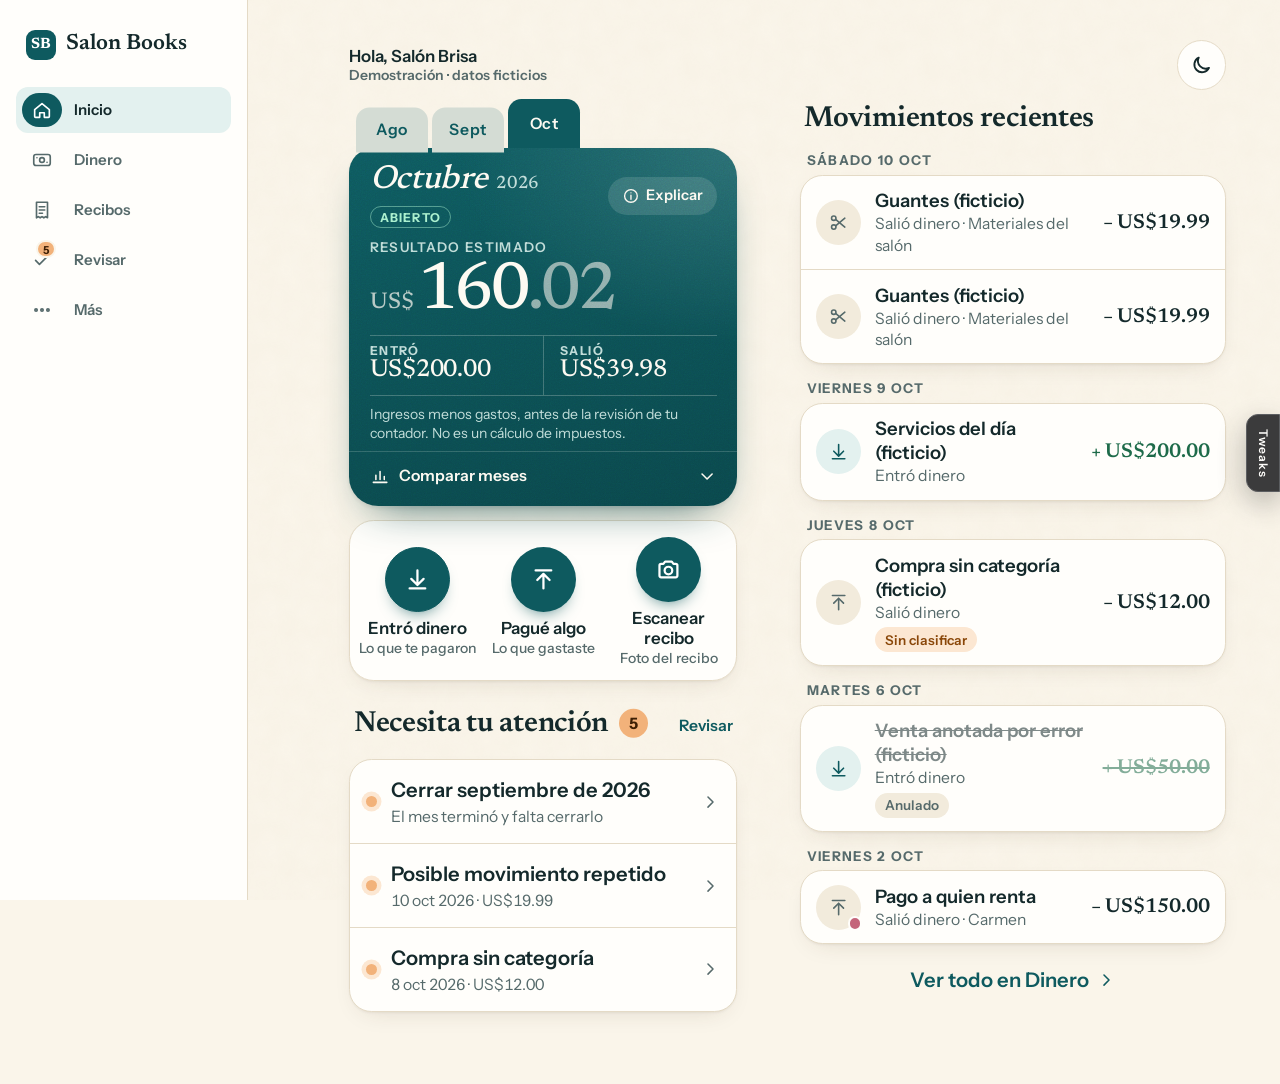
==== commit 34d6c5e2: "Libreta tuned over five judged rounds; router and dark-mode fixes Co-Authored-By: Claude Opus 5.5 <n" ====
--- a/d1-libreta/index.html
+++ b/d1-libreta/index.html
@@ -382,6 +382,159 @@
 
 /* tweaks button: a slim tab on the right edge so it never covers the tab bar or sheets */
 #twt{top:46%!important;bottom:auto!important;right:0!important;min-height:0!important;padding:14px 7px!important;border-radius:12px 0 0 12px!important;writing-mode:vertical-rl;font-size:12px!important;letter-spacing:.06em;opacity:.82}
+/* ===== Libreta round 1 (judge r00): shorter ledger card, labelled months, receipt-slip attention, larger desktop ===== */
+.d1 .month-head{margin:6px 0 12px}
+.d1 .mt-name{font-size:40px}
+.d1 .mt-year{margin-top:4px}
+.d1 .statement{padding:16px 18px 14px 30px;background-image:repeating-linear-gradient(180deg,transparent 0 27px,color-mix(in srgb,var(--card-text) 7%,transparent) 27px 28px),radial-gradient(120% 90% at 100% 0%,color-mix(in srgb,var(--card-bg) 70%,#fff 12%),transparent 60%),linear-gradient(160deg,var(--card-bg),var(--card-bg2))}
+.d1 .statement::before{content:"";position:absolute;left:15px;top:0;bottom:0;width:0;border-left:1.5px dashed color-mix(in srgb,var(--card-text) 26%,transparent);pointer-events:none}
+:root.d1[data-card=paper] .statement{background-image:repeating-linear-gradient(180deg,transparent 0 27px,var(--line) 27px 28px)}
+.d1 .st-num{margin:4px 0 0;line-height:1}
+.d1 .st-num .cu-cur{font-size:.36em;vertical-align:baseline;margin-right:.18em;opacity:.75}
+.d1 .st-num .cu-dec{font-size:.5em;vertical-align:baseline;opacity:.7}
+.d1 .st-split{display:flex;gap:6px;margin-top:10px}
+.d1 .st-split button{flex:1;min-width:0;flex-direction:column;align-items:flex-start;gap:0;min-height:52px;padding:7px 12px;border-radius:12px}
+.d1 .st-split b{font-size:18px}
+.d1 .st-chart{margin-top:12px;padding-top:10px;border-top:1px solid color-mix(in srgb,var(--card-text) 16%,transparent)}
+.st-months .smh{font-size:12px;font-weight:600;letter-spacing:.08em;text-transform:uppercase;color:var(--card-muted);margin-bottom:6px}
+.smr{display:grid;grid-template-columns:38px 1fr auto;align-items:center;gap:10px;min-height:24px;color:var(--card-muted);font-size:13px}
+.smr.on{color:var(--card-text)}
+.sml{font-weight:700;letter-spacing:.06em;text-transform:uppercase;font-size:12px}
+.smt{height:8px;border-radius:9px;background:color-mix(in srgb,var(--card-text) 10%,transparent);overflow:hidden}
+.smt i{display:block;height:100%;width:calc(var(--w)*100%);border-radius:9px;background:color-mix(in srgb,var(--card-text) 45%,transparent);transform-origin:left;animation:sx .9s var(--ease) both;animation-delay:calc(var(--i)*.1s + .2s)}
+.smr.on .smt i{background:var(--card-text)}
+@keyframes sx{from{transform:scaleX(0)}}
+.smv{font:600 15px var(--font-serif);font-variant-numeric:tabular-nums;text-align:right;min-width:74px}
+.smv small{display:block;font:600 10px var(--font-sans);letter-spacing:.08em;text-transform:uppercase;color:var(--card-muted);margin-top:-2px}
+.d1 .st-note{margin-top:8px}
+.d1 .actions{margin:16px 0 0}
+.d1 .act-c{width:60px;height:60px;background:var(--tint);border-color:transparent;box-shadow:none}
+.d1 .act.primary .act-c{background:var(--action);box-shadow:0 10px 20px -10px var(--action)}
+.d1 .sec{margin-top:22px}
+/* attention as a receipt slip */
+.d1 .need-wrap{filter:drop-shadow(0 1px 1px rgba(60,44,20,.08)) drop-shadow(0 10px 16px rgba(60,44,20,.12))}
+:root.d1[data-theme=dark] .need-wrap{filter:drop-shadow(0 10px 16px rgba(0,0,0,.45))}
+.d1 .need-wrap .need-list{box-shadow:none;border:0;border-radius:16px 16px 0 0;padding-bottom:10px;-webkit-mask:linear-gradient(#000 0 0) top/100% calc(100% - 9px) no-repeat,conic-gradient(from -45deg at bottom,#0000,#000 1deg 89deg,#0000 90deg) bottom/16px 9px repeat-x;mask:linear-gradient(#000 0 0) top/100% calc(100% - 9px) no-repeat,conic-gradient(from -45deg at bottom,#0000,#000 1deg 89deg,#0000 90deg) bottom/16px 9px repeat-x}
+.d1 .need-wrap .need-list li+li .need{border-top-style:dashed;border-top-color:var(--line-strong)}
+:root.d1[data-tw-need=quiet] .need-wrap{filter:none}
+:root.d1[data-tw-need=quiet] .need-wrap .need-list{-webkit-mask:none;mask:none}
+/* ledger rules in lists */
+.d1 .rows li+li .row{border-top:1px dashed var(--line-strong)}
+.d1 .row-title{font-family:var(--font-serif);font-size:17.5px;font-weight:600}
+/* round 2 (judge r01): shorter card, bounded action group, cents, attention higher, desktop balance */
+.d1{--num-size:52px}
+.d1 .statement{padding-top:14px;padding-bottom:12px}
+.d1 .st-explain{min-height:34px}
+.d1 .st-num .cu-dec{margin-left:-.03em}
+.d1 .st-num{letter-spacing:-.035em}
+.d1 .st-split{margin-top:8px}
+.d1 .st-split button{min-height:48px;padding:5px 12px}
+.d1 .st-chart{margin-top:10px;padding-top:8px}
+.d1 .st-months .smh{display:none}
+.d1 .smr{min-height:21px}
+.d1 .smv small{display:inline;margin:0 0 0 6px}
+.d1 .st-note{margin:10px 0 0;padding-top:8px;border-top:1px solid color-mix(in srgb,var(--card-text) 14%,transparent);font-size:12.5px;line-height:1.4;color:var(--card-muted)}
+.d1 .st-out{border:0;background:none;padding:0;color:var(--card-text);font:inherit;font-weight:700;text-decoration:underline;text-underline-offset:3px;cursor:pointer;min-height:24px}
+.d1 .actions{margin:12px 0 0;padding:12px 6px 10px;background:var(--surface);border:1px solid var(--line);border-radius:22px;box-shadow:var(--shadow);gap:0}
+.d1 .act{min-height:88px;justify-content:center;border-radius:16px;position:relative}
+.d1 .act+.act::before{content:"";position:absolute;left:0;top:14px;bottom:24px;border-left:1px solid var(--line)}
+.d1 .act-c{width:54px;height:54px;background:color-mix(in srgb,var(--action) 15%,var(--surface));color:var(--action-strong)}
+.d1 .act-c .ic{width:24px;height:24px;stroke-width:2}
+.d1 .act.primary .act-c{color:var(--action-text)}
+:root.d1[data-act=pills] .actions{padding:6px;gap:6px}
+:root.d1[data-act=pills] .act{min-height:60px}
+:root.d1[data-act=pills] .act+.act::before{display:none}
+.d1 .need-sec{margin-top:18px}
+.d1 .need-sec .sec-h{margin-bottom:8px}
+@media (min-width:960px){
+  .d1 .screen{max-width:1220px}
+  .d1 .col-r .sec:first-child{margin-top:0}
+  .d1 .home{grid-template-columns:minmax(0,1fr) minmax(0,1.1fr);gap:0 56px}
+}
+@media (min-width:1200px){
+  .d1 body{font-size:18px}
+  .d1{--num-size:74px}
+  .d1 .mt-name{font-size:52px}
+  .d1 .statement{padding:24px 26px 20px 38px}
+  .d1 .statement::before{left:19px}
+  .d1 .act-c{width:68px;height:68px}
+  .d1 .sec-h h2{font-size:26px}
+}
+
+/* round 3 (judge r02): ledger index tabs for the month, debit/credit columns, no ruling, explicit demo line, opaque nav */
+.d1 .hello-t{display:flex;flex-direction:column;line-height:1.2}
+.d1 .hello-t small{font-size:12.5px;font-weight:600;color:var(--muted)}
+.d1 .top{margin-bottom:12px}
+.d1 .idx{display:flex;gap:4px;padding-left:22px;position:relative;z-index:1}
+.d1 .idx-t{min-width:64px;min-height:40px;padding:0 14px;border:0;border-radius:12px 12px 0 0;background:color-mix(in srgb,var(--card-bg) 16%,var(--bg));color:var(--card-bg);font:600 14px var(--font-sans);letter-spacing:.04em;cursor:pointer;transform:translateY(4px);transition:transform .25s var(--spring),background .2s}
+:root.d1[data-theme=dark] .idx-t{color:var(--card-muted);background:color-mix(in srgb,var(--card-bg) 35%,var(--bg))}
+.d1 .idx-t:active{transform:translateY(6px)}
+.d1 .idx-t.on{background:var(--card-bg);color:var(--card-text);transform:none;min-height:44px;margin-top:-4px}
+:root.d1[data-card=paper] .idx-t.on{background:var(--surface);color:var(--text);box-shadow:0 -1px 0 var(--line),1px 0 0 var(--line),-1px 0 0 var(--line)}
+.d1 .statement{border-top-left-radius:18px;padding:16px 18px 12px;background-image:radial-gradient(120% 90% at 100% 0%,color-mix(in srgb,var(--card-bg) 70%,#fff 12%),transparent 60%),linear-gradient(170deg,var(--card-bg),var(--card-bg2))}
+:root.d1[data-card=paper] .statement{background-image:none}
+.d1 .statement::before{display:none}
+.d1 .st-month{font:500 24px var(--font-serif);font-style:italic;letter-spacing:-.01em;display:flex;align-items:baseline;gap:8px;flex-wrap:wrap}
+.d1 .st-month span{font-style:normal;font-size:16px;color:var(--card-muted)}
+.d1 .st-month small{font:700 11px var(--font-sans);letter-spacing:.1em;text-transform:uppercase;color:var(--card-muted);font-style:normal;border:1px solid color-mix(in srgb,var(--card-text) 25%,transparent);border-radius:99px;padding:2px 8px;align-self:center}
+.d1 .st-month small.open{color:#a8f0cd;border-color:color-mix(in srgb,#a8f0cd 45%,transparent)}
+:root.d1[data-card=paper] .st-month small.open{color:var(--ok);border-color:var(--ok)}
+.d1 .st-label{display:block;margin-top:12px;font-size:12px}
+.d1 .st-num{margin-top:2px}
+.d1 .st-cols{display:grid;grid-template-columns:1fr 1fr;margin-top:12px;border-top:1px solid color-mix(in srgb,var(--card-text) 22%,transparent);border-bottom:1px solid color-mix(in srgb,var(--card-text) 22%,transparent)}
+.d1 .st-cols button{display:flex;flex-direction:column;align-items:flex-start;gap:0;border:0;background:none;color:var(--card-text);padding:8px 0 8px;min-height:56px;cursor:pointer;text-align:left;transition:background .2s}
+.d1 .st-cols button+button{border-left:1px solid color-mix(in srgb,var(--card-text) 22%,transparent);padding-left:14px}
+.d1 .st-cols button:active{background:color-mix(in srgb,var(--card-text) 8%,transparent)}
+.d1 .st-cols span{font:700 11px var(--font-sans);letter-spacing:.12em;text-transform:uppercase;color:var(--card-muted)}
+.d1 .st-cols b{font:500 22px var(--font-serif);font-variant-numeric:tabular-nums lining-nums;letter-spacing:-.01em}
+.d1 .st-chart{border-top:0;margin-top:10px;padding-top:0}
+.d1 .smv{font-variant-numeric:tabular-nums lining-nums}
+.d1 .act{transition:background .2s}
+.d1 .act:active,.d1 .act:hover{background:color-mix(in srgb,var(--action) 7%,transparent)}
+.d1 .act{gap:6px}
+.d1 .nav{background:var(--bg);backdrop-filter:none;-webkit-backdrop-filter:none;border-top:1px solid var(--line-strong)}
+@media (min-width:960px){.d1 .nav{background:var(--surface);border-top:0}.d1 .idx{padding-left:26px}}
+@media (min-width:1200px){.d1 .st-month{font-size:30px}.d1 .st-cols b{font-size:26px}}
+
+/* round 4 (judge r03): compact card, comparison on demand, equal actions, one motif, bigger desktop */
+.d1 .statement{padding:14px 18px 6px}
+.d1 .st-label{margin-top:8px}
+.d1 .st-cols{margin-top:8px}
+.d1 .st-cols button{min-height:52px;padding-top:6px;padding-bottom:6px}
+.d1 .st-note{border-top:0;padding-top:0;margin-top:8px}
+.d1 .st-more{display:flex;align-items:center;gap:8px;width:calc(100% + 36px);margin:6px -18px 0;padding:0 18px;min-height:44px;border:0;border-top:1px solid color-mix(in srgb,var(--card-text) 16%,transparent);background:none;color:var(--card-text);font:600 14px var(--font-sans);cursor:pointer;text-align:left}
+.d1 .st-more .ic{width:18px;height:18px}
+.d1 .st-more span{flex:1}
+.d1 .st-chev{transform:rotate(90deg);transition:transform .3s var(--spring)}
+.d1 .st-more[aria-expanded=true] .st-chev{transform:rotate(-90deg)}
+.d1 .st-chart{margin:8px 0 6px}
+.d1 .st-chart:not([hidden]){animation:rise .4s var(--ease)}
+.d1 .actions{padding:14px 4px 12px}
+.d1 .act{font-size:15px;min-height:96px}
+.d1 .act+.act::before{display:none}
+.d1 .act-c,.d1 .act.primary .act-c{width:58px;height:58px;background:var(--action);color:var(--action-text);box-shadow:0 8px 16px -10px var(--action)}
+:root.d1[data-act=squircle] .act-c{border-radius:20px}
+.d1 .need-wrap{filter:none}
+.d1 .need-wrap .need-list{-webkit-mask:none;mask:none;border-radius:var(--r-card);padding-bottom:0;box-shadow:var(--shadow);border:1px solid var(--line)}
+.d1 .need-wrap .need-list li+li .need,.d1 .rows li+li .row{border-top:1px solid var(--line)}
+.d1{--grain:.05}
+.d1 .row-title{font-family:var(--font-sans);font-size:16.5px}
+@media (min-width:1200px){.d1 .screen{zoom:1.12;max-width:1100px}}
+
+/* round 5 (judge r04): action sublabels, one number system, aligned tabs */
+.d1 .act-l{display:flex;flex-direction:column;align-items:center;gap:1px}
+.d1 .act-l small{font-size:12.5px;font-weight:500;color:var(--muted)}
+.d1 .act{min-height:108px}
+:root.d1[data-act=pills] .act-l{align-items:flex-start}
+.d1 .st-num .cu-dec{font-size:1em;opacity:.55;margin-left:0}
+.d1 .st-num .cu-cur{font-size:.34em;opacity:.7}
+.d1{--num-size:46px}
+.d1 .st-cols b{font-size:22px}
+.d1 .idx{padding-left:6px}
+.d1 .statement{border-top-left-radius:22px}
+.d1 .st-top{align-items:center}
+@media (min-width:1200px){.d1{--num-size:60px}}
+:root.d1[data-cents=raised] .st-num .cu-dec{font-size:.5em;vertical-align:.58em;opacity:.85}
 </style>
 </head>
 <body>
@@ -394,31 +547,38 @@
 <script>
 (function () {
   var SB = window.SB, I = SB.icon, M = SB.money;
+  document.documentElement.classList.add('d1');
   SB.defaultTheme = 'light';
   document.getElementById('tabs').innerHTML = SB.ui.tabbar();
   SB.skeleton = function () { return '<div style="display:grid;gap:14px;padding-top:8px"><div class="sk" style="height:44px;width:60%"></div><div class="sk" style="height:56px;width:50%;margin:8px auto"></div><div class="sk" style="height:250px;border-radius:26px"></div><div class="sk" style="height:96px"></div><div class="sk" style="height:200px"></div></div>'; };
   SB.routes.inicio = function () {
-    var m = SB.state.month, t = SB.totals(m), open = SB.attentionOpen(), recent = SB.list({}).items.slice(0, 4), name = SB.monthName(m);
-    var chart = document.documentElement.dataset.chart === 'line' ? SB.lineChart({ w: 300, h: 92 }) : SB.barChart({ w: 300, h: 100 });
+    var m = SB.state.month, t = SB.totals(m), open = SB.attentionOpen(), recent = SB.list({}).items.slice(0, 6), name = SB.monthName(m);
+    var ser = SB.series(), mx = Math.max.apply(0, ser.map(function (x) { return Math.max(0, x.res); })) || 1;
+    var chart = document.documentElement.dataset.chart === 'line' ? SB.lineChart({ w: 300, h: 92 }) :
+      '<div class="st-months" role="img" aria-label="Resultado estimado por mes: ' + ser.map(function (x) { return SB.monthName(x.m) + ' ' + M(x.res); }).join(', ') + '"><p class="smh">Resultado por mes</p>' +
+      ser.map(function (x, i) { return '<div class="smr' + (x.m === m ? ' on' : '') + '" style="--i:' + i + '"><span class="sml">' + x.label + '</span><span class="smt"><i style="--w:' + Math.max(.015, x.res / mx).toFixed(3) + '"></i></span><span class="smv">' + M(x.res).replace('US$', '') + (x.m === '2026-10' ? '<small>en curso</small>' : '') + '</span></div>'; }).join('') + '</div>';
     var groups = []; recent.forEach(function (e) { var g = groups[groups.length - 1]; if (!g || g.date !== e.date) groups.push(g = { date: e.date, label: SB.dayLabel(e.date), items: [] }); g.items.push(e); });
     return '<div class="home">' +
-      '<header class="top"><span class="hello"><span class="mark">SB</span>Hola, ' + SB.business + ' <span class="demo-chip">Demostración</span></span><button class="icon-btn" data-theme-toggle aria-label="Cambiar a modo ' + (document.documentElement.dataset.theme === 'dark' ? 'claro' : 'oscuro') + '">' + I(document.documentElement.dataset.theme === 'dark' ? 'sun' : 'moon') + '</button></header>' +
-      '<section class="month-head" aria-label="Mes"><button class="step" data-step="-1" aria-label="Mes anterior"' + (SB.months.indexOf(m) <= 0 ? ' aria-disabled="true"' : '') + '>' + I('chevL') + '</button><h1 class="month-title"><span class="mt-name">' + name + '</span><span class="mt-year">' + m.slice(0, 4) + ' · ' + (m === '2026-10' ? '<b>mes abierto</b>' : 'cerrado') + '</span></h1><button class="step" data-step="1" aria-label="Mes siguiente"' + (SB.months.indexOf(m) >= SB.months.length - 1 ? ' aria-disabled="true"' : '') + '>' + I('chev') + '</button></section>' +
-      '<div class="col-l"><section class="statement card" aria-label="Así van los libros de ' + SB.monthLabel(m) + '">' +
-        '<div class="st-top"><span class="st-label">Resultado estimado</span><button class="st-explain" data-explain="res">' + I('info') + 'Explicar</button></div>' +
+      '<header class="top"><span class="hello"><span class="mark">SB</span><span class="hello-t">Hola, ' + SB.business + '<small>Demostración · datos ficticios</small></span></span><button class="icon-btn" data-theme-toggle aria-label="Cambiar a modo ' + (document.documentElement.dataset.theme === 'dark' ? 'claro' : 'oscuro') + '">' + I(document.documentElement.dataset.theme === 'dark' ? 'sun' : 'moon') + '</button></header>' +
+      '<div class="col-l"><div class="idx" role="group" aria-label="Elegir mes">' + SB.months.map(function (x) { return '<button class="idx-t' + (x === m ? ' on' : '') + '" data-month="' + x + '" aria-pressed="' + (x === m) + '" data-h="select">' + SB.cap(SB.monthLabel(x, true)) + '</button>'; }).join('') + '</div>' +
+        '<section class="statement card" aria-label="Así van los libros de ' + SB.monthLabel(m) + '">' +
+        '<div class="st-top"><h1 class="st-month">' + SB.cap(name) + ' <span>' + m.slice(0, 4) + '</span><small class="' + (m === '2026-10' ? 'open' : '') + '">' + (m === '2026-10' ? 'Abierto' : 'Cerrado') + '</small></h1><button class="st-explain" data-explain="res">' + I('info') + 'Explicar</button></div>' +
+        '<p class="st-label">Resultado estimado</p>' +
         '<p class="st-num" data-count="' + t.res + '" data-key="res-' + m + '" data-fmt="parts" data-from="0">' + M(t.res) + '</p>' +
-        '<div class="st-split"><button data-explain="in"><span>' + I('in') + 'Entró</span><b data-count="' + t.in + '" data-key="in-' + m + '" data-from="0">' + M(t.in) + '</b></button><button data-explain="out"><span>' + I('out') + 'Salió</span><b data-count="' + t.out + '" data-key="out-' + m + '" data-from="0">' + M(t.out) + '</b></button></div>' +
-        '<div class="st-chart">' + chart + '<div class="st-legend"><span><i></i>Entró</span><span><i class="o"></i>Salió</span><span>últimos 3 meses</span></div></div>' +
+        '<div class="st-cols"><button data-explain="in"><span>Entró</span><b data-count="' + t.in + '" data-key="in-' + m + '" data-from="0">' + M(t.in) + '</b></button><button data-explain="out"><span>Salió</span><b data-count="' + t.out + '" data-key="out-' + m + '" data-from="0">' + M(t.out) + '</b></button></div>' +
+        '<div class="st-chart" id="stc"' + (SB.cmpOpen ? '' : ' hidden') + '>' + chart + '</div>' +
+        '<p class="st-note">Ingresos menos gastos, antes de la revisión de tu contador. No es un cálculo de impuestos.' + '</p><button class="st-more" data-cmp aria-expanded="' + !!SB.cmpOpen + '" aria-controls="stc">' + I('chart') + '<span>Comparar meses</span>' + I('chev', 'st-chev') + '</button>' +
       '</section>' +
-      '<p class="st-note">Ingresos menos gastos, antes de la revisión de tu contador. No es un cálculo de impuestos.' + (t.outside.length ? ' <a href="#" data-explain="res">Fuera de estos totales: ' + t.outside.length + '</a>' : '') + '</p>' +
       '<nav class="actions" aria-label="Anotar">' +
-        '<a class="act primary" href="#/anotar/in"><span class="act-c">' + I('in') + '</span>Entró dinero</a>' +
-        '<a class="act" href="#/anotar/out"><span class="act-c">' + I('out') + '</span>Pagué algo</a>' +
-        '<a class="act" href="#/anotar/scan"><span class="act-c">' + I('camera') + '</span>Escanear recibo</a></nav></div>' +
-      '<div class="col-r"><section class="sec"><div class="sec-h"><h2>Necesita tu atención</h2>' + (open.length ? '<span class="count">' + open.length + '</span>' : '') + '<a class="more-link" href="#/revisar">Revisar</a></div>' + SB.ui.attention(3) + '</section>' +
-      '<section class="sec"><div class="sec-h"><h2>Movimientos recientes</h2></div>' + groups.map(function (g, gi) { return '<div class="day" style="--gi:' + gi + '"><h3 class="day-h"><span>' + g.label + '</span></h3><ul class="rows">' + g.items.map(function (e) { return SB.ui.row(e); }).join('') + '</ul></div>'; }).join('') +
+        '<a class="act primary" href="#/anotar/in"><span class="act-c">' + I('in') + '</span><span class="act-l">Entró dinero<small>Lo que te pagaron</small></span></a>' +
+        '<a class="act" href="#/anotar/out"><span class="act-c">' + I('out') + '</span><span class="act-l">Pagué algo<small>Lo que gastaste</small></span></a>' +
+        '<a class="act" href="#/anotar/scan"><span class="act-c">' + I('camera') + '</span><span class="act-l">Escanear recibo<small>Foto del recibo</small></span></a></nav>' +
+      '<section class="sec need-sec"><div class="sec-h"><h2>Necesita tu atención</h2>' + (open.length ? '<span class="count">' + open.length + '</span>' : '') + '<a class="more-link" href="#/revisar">Revisar</a></div><div class="need-wrap">' + SB.ui.attention(3) + '</div></section></div>' +
+      '<div class="col-r"><section class="sec"><div class="sec-h"><h2>Movimientos recientes</h2></div>' + groups.map(function (g, gi) { return '<div class="day" style="--gi:' + gi + '"><h3 class="day-h"><span>' + g.label + '</span></h3><ul class="rows">' + g.items.map(function (e) { return SB.ui.row(e); }).join('') + '</ul></div>'; }).join('') +
       '<a class="see-all" href="#/dinero">Ver todo en Dinero' + I('chev') + '</a></section></div></div>';
   };
+  document.addEventListener('click', function (e) { var c = e.target.closest('[data-cmp]'); if (c) { var p = document.getElementById('stc'), open = c.getAttribute('aria-expanded') !== 'true'; c.setAttribute('aria-expanded', open); p.hidden = !open; SB.cmpOpen = open; return; } });
+  document.addEventListener('click', function (e) { var b = e.target.closest('[data-month]'); if (!b || b.dataset.month === SB.state.month) return; SB.navDir = SB.months.indexOf(b.dataset.month) > SB.months.indexOf(SB.state.month) ? 1 : -1; SB.state.month = b.dataset.month; SB.render(); });
   var after0 = SB.after;
   SB.after = function (r, s) {
     after0(r, s);
@@ -439,10 +599,10 @@
     extra: [{ section: 'Salon Books · Libreta', controls: [
       { id: 'theme', label: 'Theme', type: 'select', options: ['Light (paper)', 'Dark', 'Follow the phone'], value: 'Light (paper)', apply: function (v) { var p = { 'Light (paper)': 'light', 'Dark': 'dark', 'Follow the phone': 'auto' }[v]; if (SB.prefs.theme !== p && SB.ready) { SB.applyTheme(p); } } },
       { id: 'card', label: 'Statement card colour', type: 'select', options: ['Teal', 'Ink', 'Plum', 'Paper (quiet)'], value: 'Teal', apply: function (v, api) { api.root.dataset.card = { Teal: '', Ink: 'ink', Plum: 'plum', 'Paper (quiet)': 'paper' }[v]; } },
-      { id: 'num', label: 'Big number size', type: 'range', min: 40, max: 76, step: 1, value: 58, unit: 'px', apply: function (v, api) { api.root.style.setProperty('--num-size', v + 'px'); } },
-      { id: 'cents', label: 'Cents', type: 'select', options: ['Small, raised', 'Same size', 'Hidden'], value: 'Small, raised', apply: function (v, api) { api.root.dataset.cents = { 'Small, raised': '', 'Same size': 'same', 'Hidden': 'hide' }[v]; } },
-      { id: 'chart', label: 'Chart in the card', type: 'select', options: ['Bars (in vs out)', 'Line (result)', 'None'], value: 'Bars (in vs out)', apply: function (v, api) { var c = { 'Bars (in vs out)': '', 'Line (result)': 'line', 'None': 'none' }[v]; if (api.root.dataset.chart !== c) { api.root.dataset.chart = c; if (SB.ready) SB.render({ instant: true }); } } },
-      { id: 'grain', label: 'Paper texture', type: 'range', min: 0, max: .35, step: .01, value: .10, apply: function (v, api) { api.root.style.setProperty('--grain', v); } },
+      { id: 'num', label: 'Big number size', type: 'range', min: 40, max: 76, step: 1, value: 46, unit: 'px', apply: function (v, api) { if (v !== 46) api.root.style.setProperty('--num-size', v + 'px'); else api.root.style.removeProperty('--num-size'); } },
+      { id: 'cents', label: 'Cents', type: 'select', options: ['Full size, muted', 'Small, raised', 'Hidden'], value: 'Full size, muted', apply: function (v, api) { api.root.dataset.cents = { 'Full size, muted': '', 'Small, raised': 'raised', 'Hidden': 'hide' }[v]; } },
+      { id: 'chart', label: 'Chart in the card', type: 'select', options: ['Labelled month bars', 'Line (result)', 'None'], value: 'Labelled month bars', apply: function (v, api) { var c = { 'Labelled month bars': '', 'Line (result)': 'line', 'None': 'none' }[v]; if (api.root.dataset.chart !== c) { api.root.dataset.chart = c; if (SB.ready) SB.render({ instant: true }); } } },
+      { id: 'grain', label: 'Paper texture', type: 'range', min: 0, max: .35, step: .01, value: .05, apply: function (v, api) { api.root.style.setProperty('--grain', v); } },
       { id: 'act', label: 'Action buttons', type: 'select', options: ['Round icons', 'Squircles', 'Labelled rows'], value: 'Round icons', apply: function (v, api) { api.root.dataset.act = { 'Round icons': '', 'Squircles': 'squircle', 'Labelled rows': 'pills' }[v]; } },
       { id: 'need', label: '"Needs you" look', type: 'select', options: ['White card, apricot dots', 'Apricot block', 'Quiet list'], value: 'White card, apricot dots', apply: function (v, api) { api.root.dataset.twNeed = { 'White card, apricot dots': '', 'Apricot block': 'block', 'Quiet list': 'quiet' }[v]; } },
       { id: 'days', label: 'Day headers in lists', type: 'toggle', value: true, apply: function (v, api) { api.root.dataset.days = v ? '' : 'off'; } },
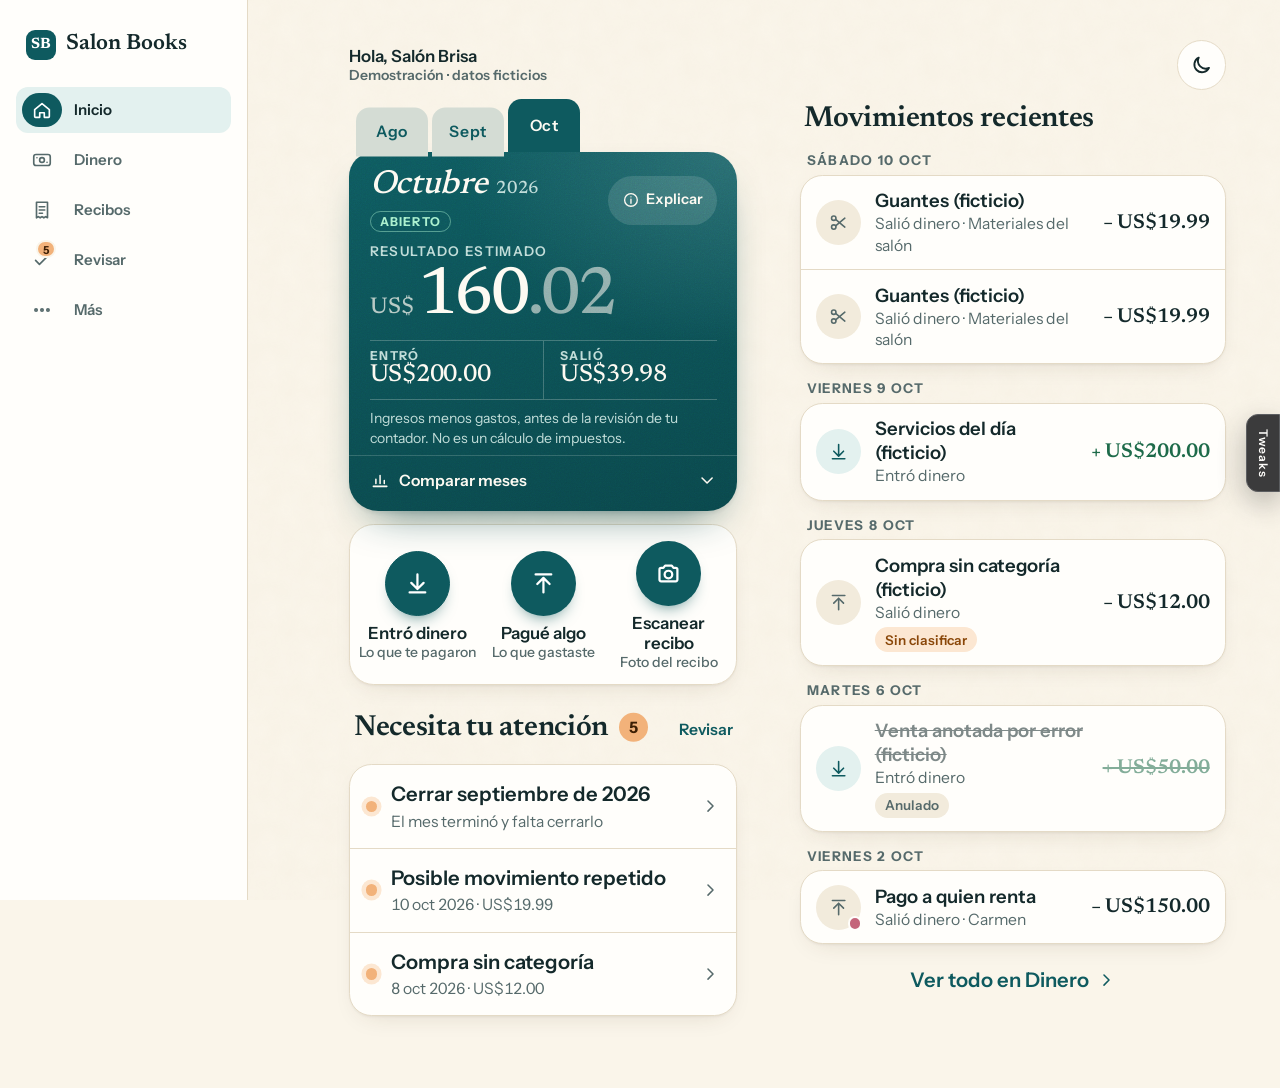
==== commit 609145ad: "Libreta: phone order option, tap targets Co-Authored-By: Claude Opus 5.5 <noreply@anthropic.com>" ====
--- a/d1-libreta/index.html
+++ b/d1-libreta/index.html
@@ -4,6 +4,7 @@
 <meta charset="utf-8">
 <meta name="viewport" content="width=device-width,initial-scale=1,viewport-fit=cover">
 <meta name="robots" content="noindex, nofollow">
+<meta name="description" content="Salon Books app design direction (fictional demo data).">
 <meta name="theme-color" content="#faf5ea">
 <title>Salon Books · Libreta</title>
 <style>
@@ -535,6 +536,13 @@
 .d1 .st-top{align-items:center}
 @media (min-width:1200px){.d1{--num-size:60px}}
 :root.d1[data-cents=raised] .st-num .cu-dec{font-size:.5em;vertical-align:.58em;opacity:.85}
+
+/* audit fixes + order option */
+.d1 .idx-t{min-height:44px}
+.d1 .idx-t.on{min-height:48px}
+.d1 .st-explain{min-height:44px}
+.d1 .col-l{display:flex;flex-direction:column}
+:root.d1[data-order=actions] .col-l .actions{order:-1;margin:0 0 14px}
 </style>
 </head>
 <body>
@@ -604,6 +612,7 @@
       { id: 'chart', label: 'Chart in the card', type: 'select', options: ['Labelled month bars', 'Line (result)', 'None'], value: 'Labelled month bars', apply: function (v, api) { var c = { 'Labelled month bars': '', 'Line (result)': 'line', 'None': 'none' }[v]; if (api.root.dataset.chart !== c) { api.root.dataset.chart = c; if (SB.ready) SB.render({ instant: true }); } } },
       { id: 'grain', label: 'Paper texture', type: 'range', min: 0, max: .35, step: .01, value: .05, apply: function (v, api) { api.root.style.setProperty('--grain', v); } },
       { id: 'act', label: 'Action buttons', type: 'select', options: ['Round icons', 'Squircles', 'Labelled rows'], value: 'Round icons', apply: function (v, api) { api.root.dataset.act = { 'Round icons': '', 'Squircles': 'squircle', 'Labelled rows': 'pills' }[v]; } },
+      { id: 'order', label: 'Phone order', type: 'select', options: ['Big number first', 'Actions first'], value: 'Big number first', apply: function (v, api) { api.root.dataset.order = v === 'Actions first' ? 'actions' : ''; } },
       { id: 'need', label: '"Needs you" look', type: 'select', options: ['White card, apricot dots', 'Apricot block', 'Quiet list'], value: 'White card, apricot dots', apply: function (v, api) { api.root.dataset.twNeed = { 'White card, apricot dots': '', 'Apricot block': 'block', 'Quiet list': 'quiet' }[v]; } },
       { id: 'days', label: 'Day headers in lists', type: 'toggle', value: true, apply: function (v, api) { api.root.dataset.days = v ? '' : 'off'; } },
       { id: 'hap', label: 'Vibration on tap', type: 'toggle', value: true, apply: function (v) { SB.prefs.haptics = v; } },
